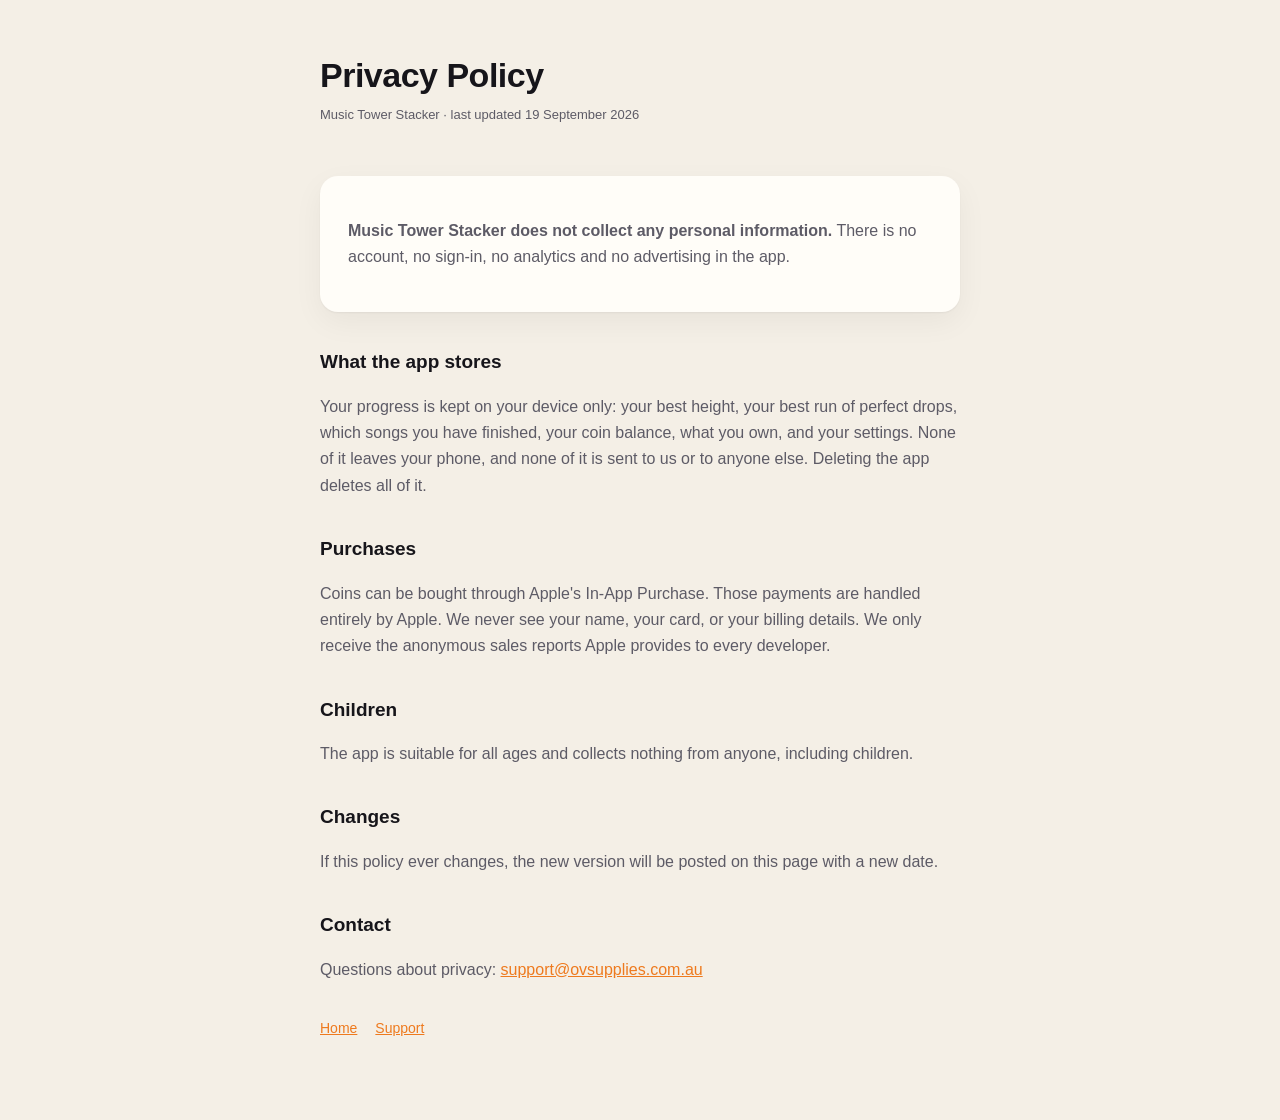
==== privacy.html @ 2601d392 "Privacy policy and support pages for Music Tower Stacker Co-Authored-By: Claude Opus 5 <noreply@anth" ====
<!doctype html><html lang="en"><head><meta charset="utf-8">
<meta name="viewport" content="width=device-width,initial-scale=1">
<title>Privacy Policy — Music Tower Stacker</title><link rel="stylesheet" href="style.css"></head><body>
<div class="wrap">
<h1>Privacy Policy</h1>
<p class="tag">Music Tower Stacker · last updated 19 September 2026</p>
<div class="card">
<p><strong>Music Tower Stacker does not collect any personal information.</strong> There is no
account, no sign-in, no analytics and no advertising in the app.</p>
</div>
<h2>What the app stores</h2>
<p>Your progress is kept on your device only: your best height, your best run of perfect
drops, which songs you have finished, your coin balance, what you own, and your settings.
None of it leaves your phone, and none of it is sent to us or to anyone else. Deleting the
app deletes all of it.</p>
<h2>Purchases</h2>
<p>Coins can be bought through Apple's In-App Purchase. Those payments are handled entirely
by Apple. We never see your name, your card, or your billing details. We only receive the
anonymous sales reports Apple provides to every developer.</p>
<h2>Children</h2>
<p>The app is suitable for all ages and collects nothing from anyone, including children.</p>
<h2>Changes</h2>
<p>If this policy ever changes, the new version will be posted on this page with a new date.</p>
<h2>Contact</h2>
<p>Questions about privacy: <a href="mailto:support@ovsupplies.com.au">support@ovsupplies.com.au</a></p>
<nav><a href="index.html">Home</a><a href="support.html">Support</a></nav>
</div></body></html>
---- style.css ----
:root { --ink:#16151a; --dim:#5d5b66; --bg:#f4efe6; --card:#fffdf8; --accent:#ee7a1e; }
* { box-sizing:border-box; }
body { margin:0; background:var(--bg); color:var(--ink);
  font:16px/1.65 -apple-system,BlinkMacSystemFont,"Segoe UI",Roboto,Helvetica,Arial,sans-serif; }
.wrap { max-width:680px; margin:0 auto; padding:56px 20px 80px; }
h1 { font-size:34px; line-height:1.15; letter-spacing:-0.5px; margin:0 0 6px; }
h2 { font-size:19px; margin:34px 0 8px; }
p, li { color:var(--dim); }
a { color:var(--accent); }
.tag { display:inline-block; font-size:13px; color:var(--dim); margin:0 0 28px; }
.card { background:var(--card); border-radius:18px; padding:26px 28px; margin:22px 0;
  box-shadow:0 1px 2px rgba(0,0,0,.05), 0 10px 30px rgba(0,0,0,.05); }
nav { margin-top:34px; font-size:14px; }
nav a { margin-right:18px; }
footer { margin-top:48px; font-size:13px; color:var(--dim); }
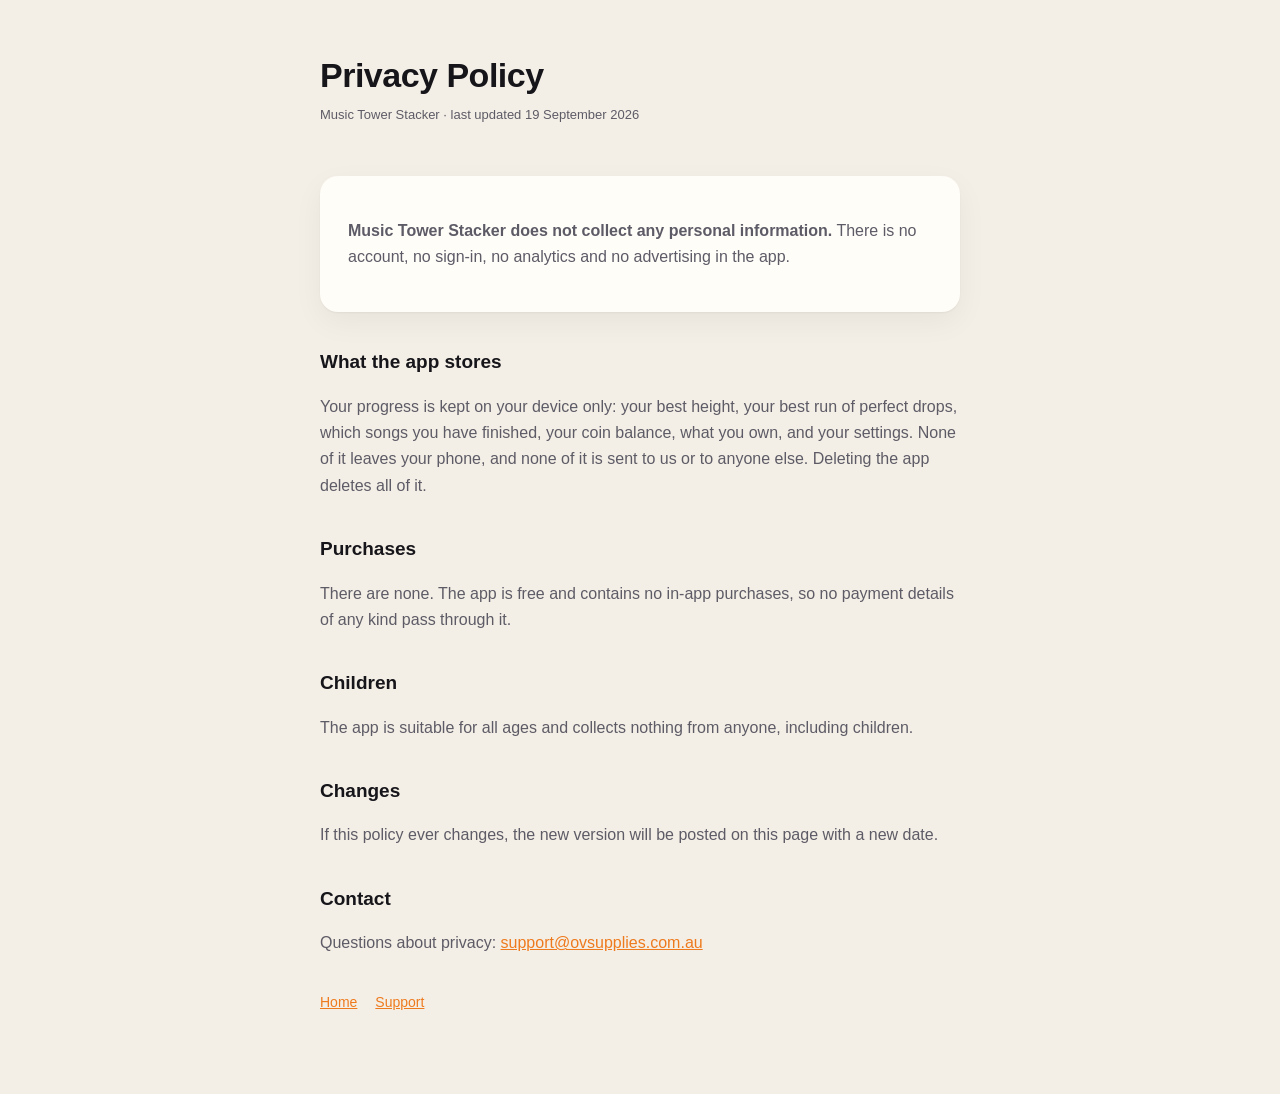
==== commit 8ab2b640: "No in-app purchases in the first release Co-Authored-By: Claude Opus 5 <noreply@anthropic.com> Claud" ====
--- a/privacy.html
+++ b/privacy.html
@@ -14,9 +14,8 @@
 None of it leaves your phone, and none of it is sent to us or to anyone else. Deleting the
 app deletes all of it.</p>
 <h2>Purchases</h2>
-<p>Coins can be bought through Apple's In-App Purchase. Those payments are handled entirely
-by Apple. We never see your name, your card, or your billing details. We only receive the
-anonymous sales reports Apple provides to every developer.</p>
+<p>There are none. The app is free and contains no in-app purchases, so no payment details
+of any kind pass through it.</p>
 <h2>Children</h2>
 <p>The app is suitable for all ages and collects nothing from anyone, including children.</p>
 <h2>Changes</h2>
